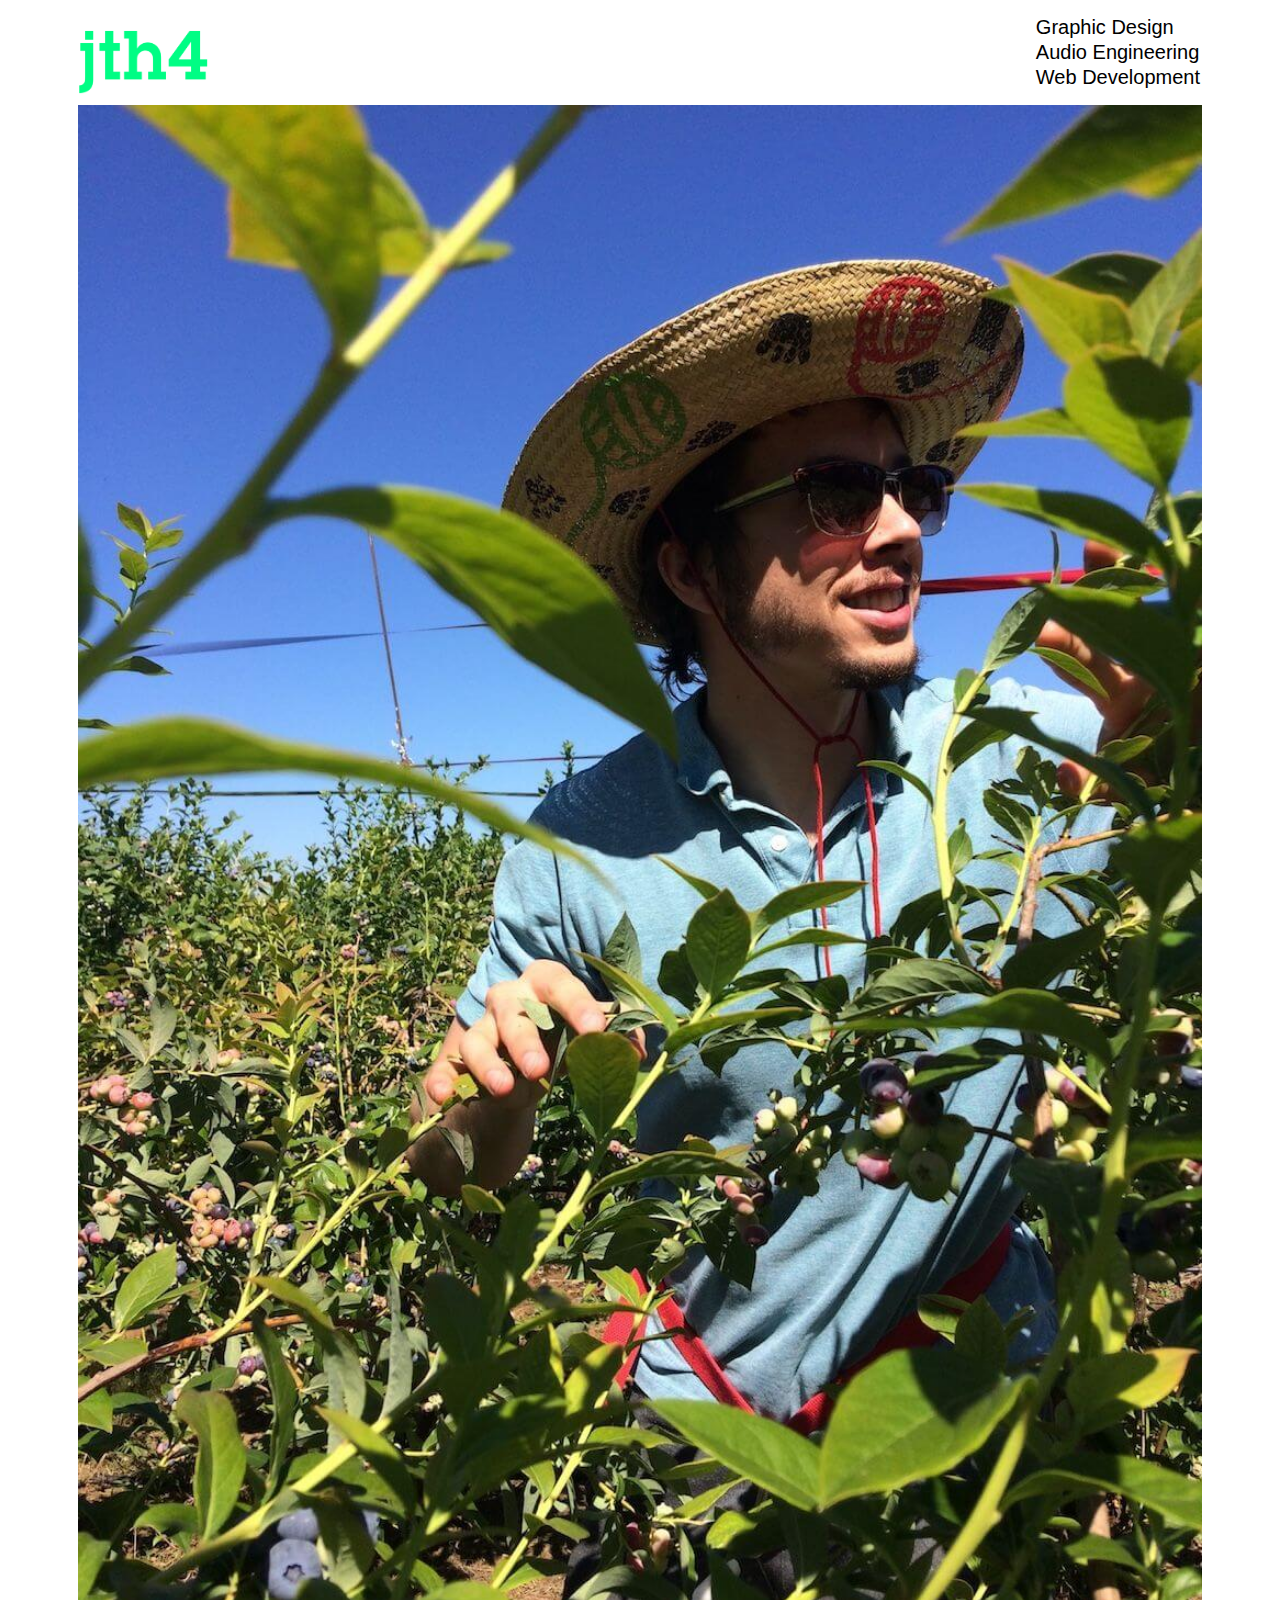
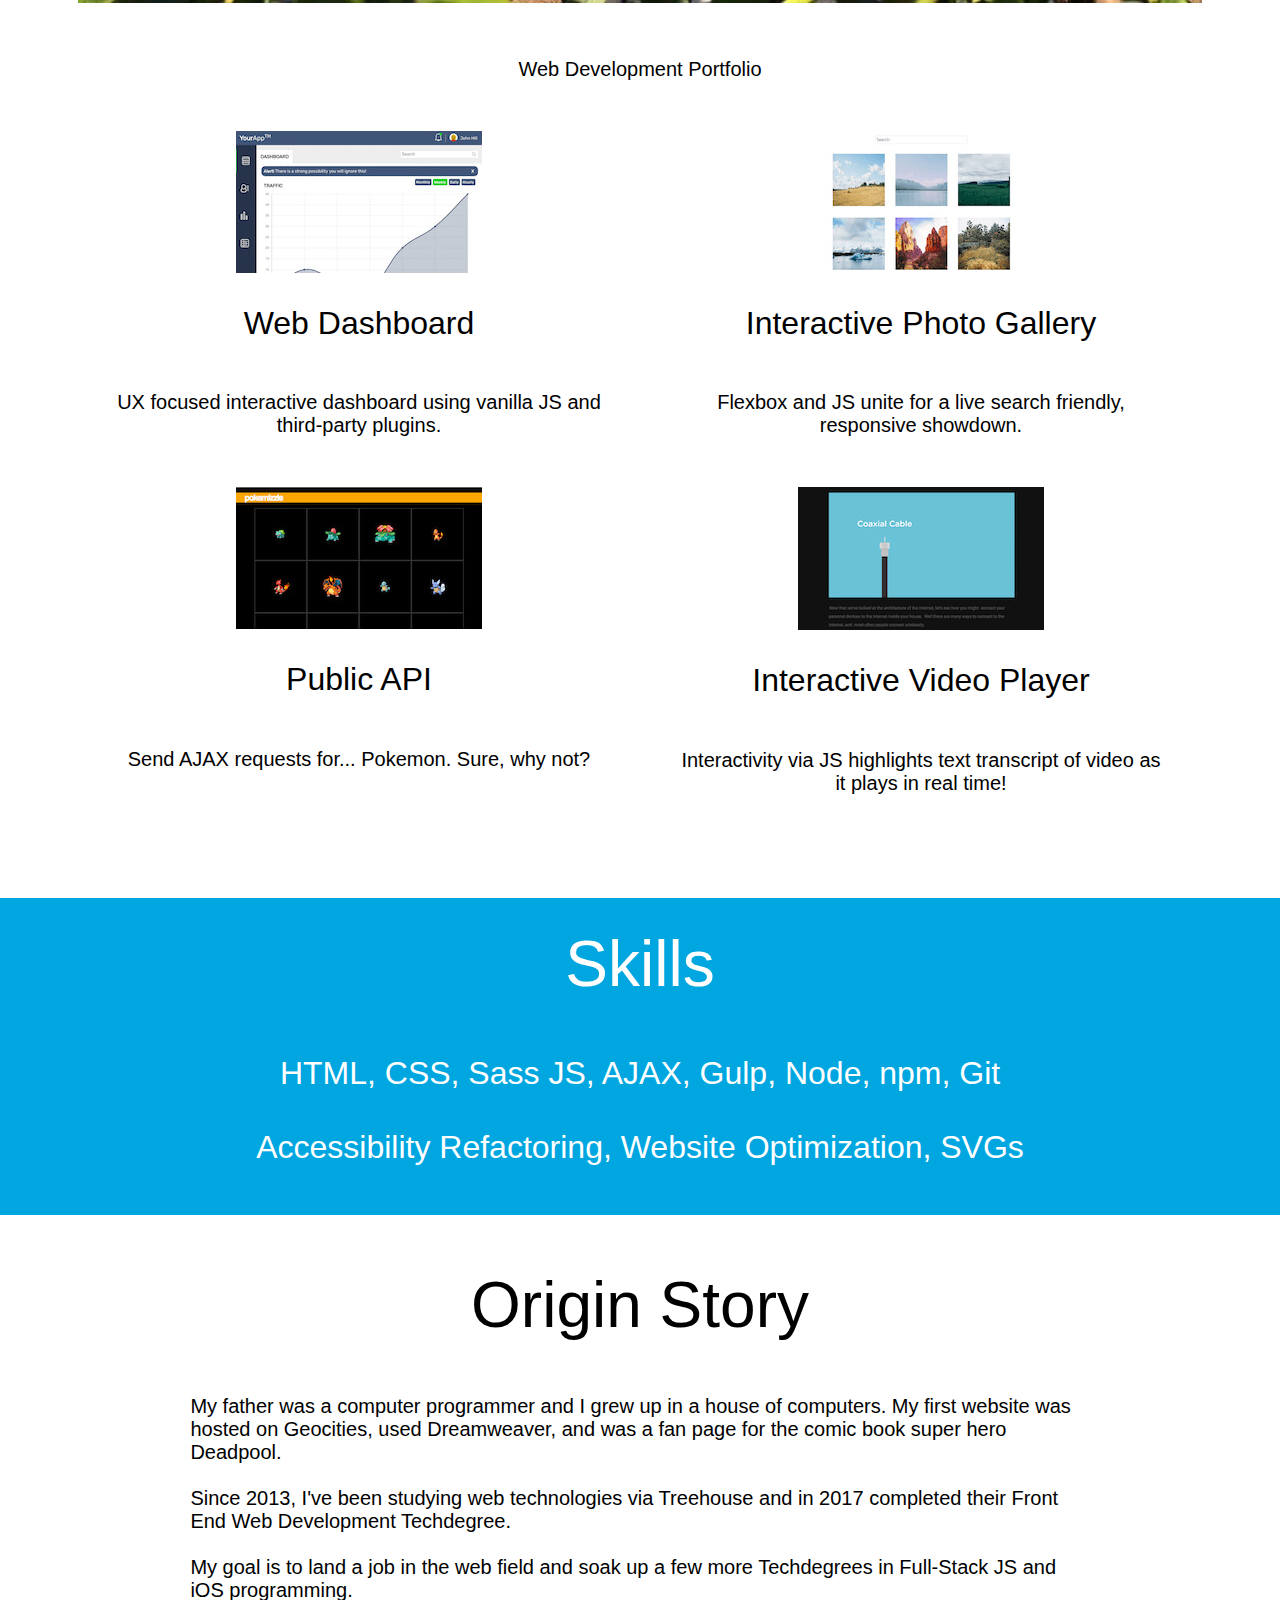
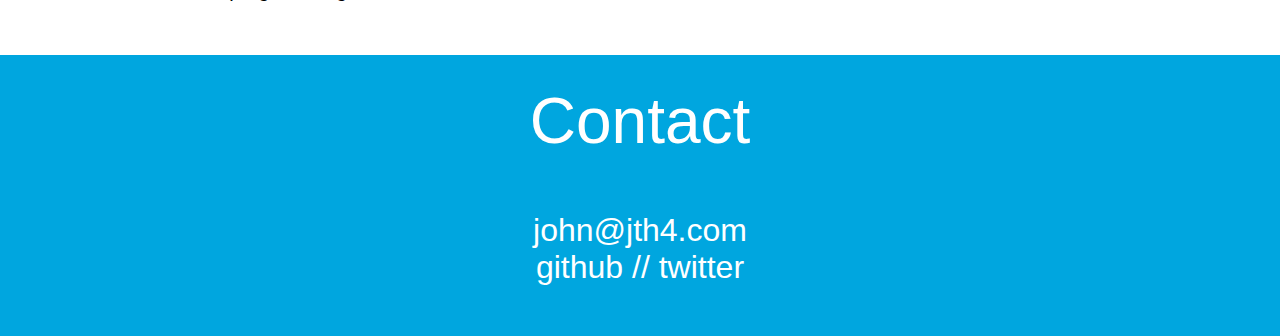
==== index.html @ 8e12f7cb "Init" ====
<!DOCTYPE html>
<html>
<head>
	<meta charset="utf-8">
	<title>jth4 // web development</title>
	<meta name="description" content="Interactive Photo Gallery">
	<meta name="viewport" content="width=device-width, initial-scale=1">
	
	
	<link rel="stylesheet" href="js/lightbox/css/lightbox.css" >
	<link rel='stylesheet' href='css/normalize.css'>
	<link rel="stylesheet" href="css/main.css">
	
</head>

<body>
	<div class="container">
			<div id="header">
				<?xml version="1.0" encoding="UTF-8" standalone="no"?><!DOCTYPE svg PUBLIC "-//W3C//DTD SVG 1.1//EN" "http://www.w3.org/Graphics/SVG/1.1/DTD/svg11.dtd"><svg width="100%" height="100%" viewBox="0 0 216 107" version="1.1" xmlns="http://www.w3.org/2000/svg" xmlns:xlink="http://www.w3.org/1999/xlink" xml:space="preserve" style="fill-rule:evenodd;clip-rule:evenodd;stroke-linejoin:round;stroke-miterlimit:1.41421;"><rect id="Artboard2" x="0.742" y="0.569" width="214.73" height="105.508" style="fill:none;"/><use id="jth4-logo-.--lucky-charms-LG" xlink:href="#_Image1" x="0" y="0" width="1258px" height="611px" transform="matrix(0.169005,0,0,0.169005,2.04725,1.59991)"/><defs><image id="_Image1" width="1258px" height="611px" xlink:href="[data-uri]"/></defs></svg>
				
			</div>
			
			<div id="nav">
				<ul>
					<li><a href="../graphicdesign">Graphic Design</a></li>
					<li><a href="../audioengineering">Audio Engineering</a></li>
					<li><a href="../webdev">Web Development</a></li>
				</ul>
			</div>
	
			<div id="coverpic">
				<img src="img/jth4-blueberry.jpg" alt="jth4">
			</div>
			
			<div id="portfolio">
				<p>Web Development Portfolio</p>
				
				<div class="portfolio-container">
				
					<div class="portfolio-item">
						<a href="img/dashboard.jpeg" data-lightbox="gallery" data-title="<br>View <a href='port/dashboard/index.html'>live demo</a> or view source @ <a href='https://github.com/jth4/p9.webAppDashboard'>GitHub</a>
						<br><br>
						This hand-crafted project required HTML, CSS, and JS to achieve a web app dashboard complete with notifications, alerts, and local storage.  The plugin Charts.js was implemented for the charts.
						"><div class="sprite sprite-dashboard-thumb"></div></a>
						<h3>Web Dashboard</h3>
						<p>UX focused interactive
						dashboard using vanilla
						JS and third-party plugins.</p>
					</div>
					
					<div class="portfolio-item">
						<a href="img/gallery.jpeg" data-lightbox="gallery" data-title="View <a href='port/gallery/index.html'>live demo</a> or view source @ <a href='https://github.com/jth4/p4.interactivePhotoGallery'>GitHub</a>
						<br><br>
						This interactive photo gallery features live search filtering, implementing Lightbox.js, and the use of flexbox to achieve a responsive and snappy UX.
						"><div class="sprite sprite-gallery-thumb"></div></a>
						<h3>Interactive Photo Gallery</h3>
						<p>Flexbox and JS unite
						for a live search friendly, 
						responsive showdown.</p>
					</div>
					
					<div class="portfolio-item">
						<a href="img/api.jpeg" data-lightbox="gallery" data-title="View <a href='port/api/index.html'>live demo</a> or view source @ <a href='https://github.com/jth4/p10.publicApiGallery'>GitHub</a>
						<br><br>
						This project required using a public API to send an AJAX request and parse JSON data.  
						"><div class="sprite sprite-api-thumb"></div></a>
						<h3>Public API</h3>
						<p>Send AJAX requests for...
						Pokemon.  Sure, why not?
						</p>
					</div>
					
					<div class="portfolio-item">
						<a href="img/video.jpeg" data-lightbox="gallery" data-title="View <a href='port/video/index.html'>live demo</a> or view source @ <a href='https://github.com/jth4/p7.interactiveVideoPlayer'>GitHub</a>
						<br><br>
						This video player requried implementing JS to automatically highlight the video caption in real time as the video plays.
						"><div class="sprite sprite-video-thumb"></div></a>
						<h3>Interactive Video Player</h3>
						<p>Interactivity via JS highlights
						text transcript of video as it
						plays in real time!</p>
					</div>
				</div>
				
			</div>
		</div>
			<div id="skills" class="bluebird">
				<h2>Skills</h2>
				<p>HTML, CSS, Sass 
				JS, AJAX, Gulp, 
				Node, npm, Git
				<br><br>
				Accessibility Refactoring,
				Website Optimization, 
				SVGs</p>
			</div>
		
		<div class="container">
			<div id="about">
				<h2>Origin Story</h2>
				<p>My father was a computer programmer
				and I grew up in a house of computers.
				My first website was hosted on Geocities,
				used Dreamweaver, and was a fan page
				for the comic book super hero Deadpool.
				<br><br>
				Since 2013, I've been studying web
				technologies via Treehouse and in 2017 completed
				their Front End Web 
				Development Techdegree.
				<br><br>
				My goal is to land a job in the web
				field and soak up a few more 
				Techdegrees in Full-Stack JS and iOS 
				programming.
				</p>
			</div>
		</div>
			
			<div id="contact" class="bluebird">
				<h2>Contact</h2>
				<a href="mailto:john@jth4.com?Subject=Service Request">john@jth4.com</a>
				<p><a href="https://www.github.com/jth4">github</a> // <a href="https://www.twitter.com/_jth4">twitter</a></p>
			</div>
	
	
	</div>
	
	<script src="https://code.jquery.com/jquery-3.2.1.js" integrity="sha256-DZAnKJ/6XZ9si04Hgrsxu/8s717jcIzLy3oi35EouyE=" crossorigin="anonymous"></script>
	<script src="js/lightbox/lightbox.js"></script>
</body>
</html>
---- css/main.css ----
/* Sprite */
.sprite {
    background-image: url("../img/portfolio-sprite.jpg");
    background-repeat: no-repeat;
    display: block;
}

.sprite-api-thumb {
    width: 246px;
    height: 142px;
    background-position: -5px -5px;
}

.sprite-dashboard-thumb {
    width: 246px;
    height: 142px;
    background-position: -5px -157px;
}

.sprite-gallery-thumb {
    width: 246px;
    height: 142px;
    background-position: -261px -5px;
}

.sprite-video-thumb {
    width: 246px;
    height: 143px;
    background-position: -261px -157px;
}


/* Global */
* {
	box-sizing: border-box;
	font-family: Helvetica, sans-serif;
	-webkit-font-smoothing: antialiased;
	text-align: center;
}

body {
	margin: 0;
}

a {
	text-decoration: none;
	color: initial;	
}

ul {
	list-style: none;
	padding: 0;
}

h2 {
	font-size: 4rem;
	font-weight: initial;
}

.container {
	width: 95%;
	margin: 0px auto;
}

.bluebird {
	background-color: #00A6DF;
	color: white;
	font-size: 2rem;
	padding-bottom: 50px;
}

.bluebird h2 {
	padding-top: 30px;
}

.bluebird p,
#about p {
	max-width: 80%;
	margin: 0 auto;
}

/* Header */
#header svg {
	width: 130px;
	margin-top: 30px;
}

#header p {
	font-size: 2rem;
}


/* Coverpic */
#coverpic {
	display: none;
}

/* Nav */
#nav {
	border-top: 4px solid #00A6DF;
	border-bottom: 4px solid #00A6DF;
	margin-top: 30px;
}

#nav a {
	font-size: 1.5rem;
	display: block;
}

#nav li {
	margin: 10px;

}

#nav a:active,
#nav li:hover,
#nav a:hover{
	background: #00A6DF;
	color: white;
}

/* Portfolio */
#portfolio p:first-of-type {
	margin: 50px 0;
	font-size: 1.25rem;
}

.portfolio-container {
	display: block;
}

.portfolio-item div:first-of-type{
	margin: 0 auto;
}

.portfolio-item h3 {
	font-size: 2rem;
	font-weight: initial;
}

.portfolio-item div{
	transition: all .25s ease-in-out;
}
.portfolio-item div:hover{
	transform: scale(1.1);
	box-shadow: 0px 3px 5px #444;
	
}

/* Skills */

/* About */
#about p {
	text-align: left;
	font-size: 1.25rem;
}

/* Contact */
#contact a{
	color: white;
}

#contact a:hover{
	text-decoration: underline;
}

/* Media Q */

@media (min-width: 768px) {
	
	.container {
		max-width: 1124px;
	}
	
	#header {
		float: left;
	}
	
	#header p{
		display: none;
	}
	
	#nav {
		border: none;
		float: right;
		margin-top: initial;
	}
	
	#nav li{
		margin: 2px; 
	}
	
	#nav a{
		text-align: left;
		font-size: 1.25em;
	}

	#coverpic {
		display: initial;
	}
	
	#coverpic img {
		width: 100%;
	}
	
	.portfolio-container {
		display: flex;
		flex-wrap: wrap;
	}
	
	.portfolio-item {
		max-width: 44%;
		display: inline;
		margin: 0 3%;
		flex-grow: 1;

		}
}
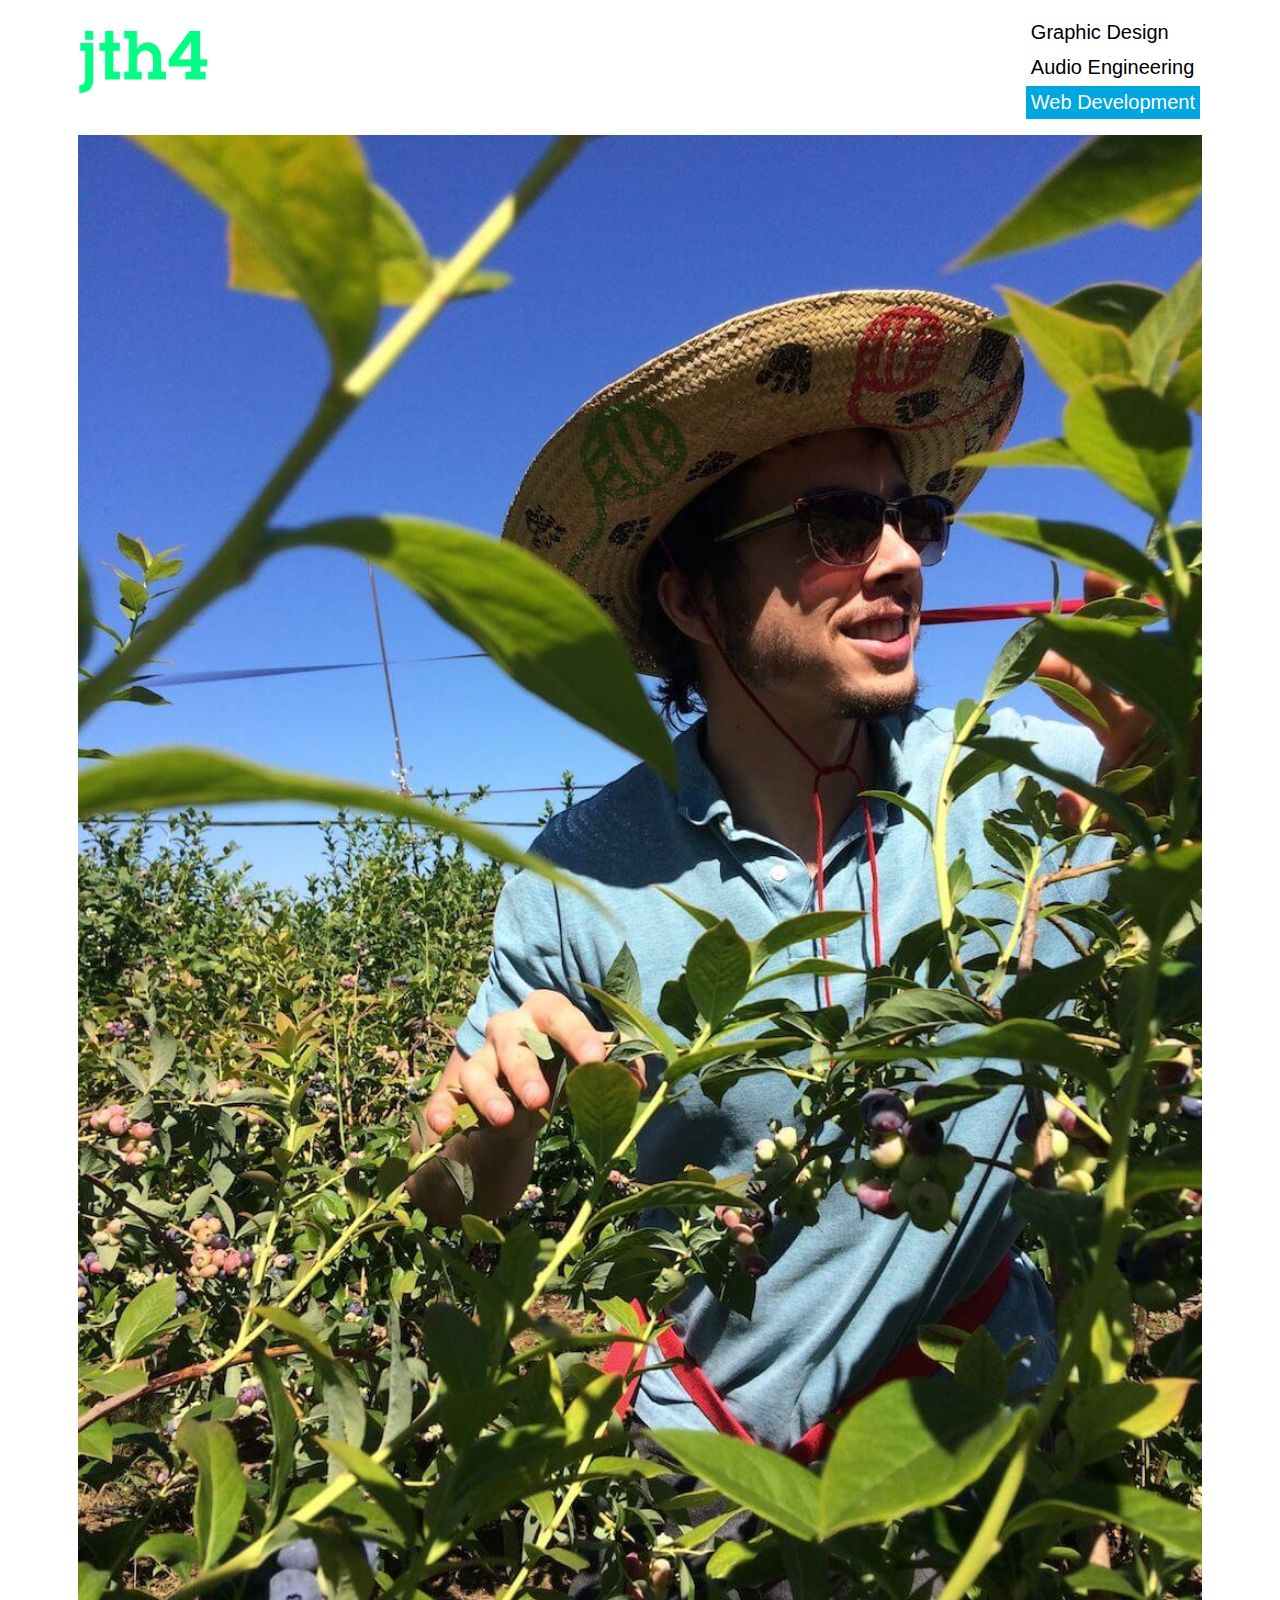
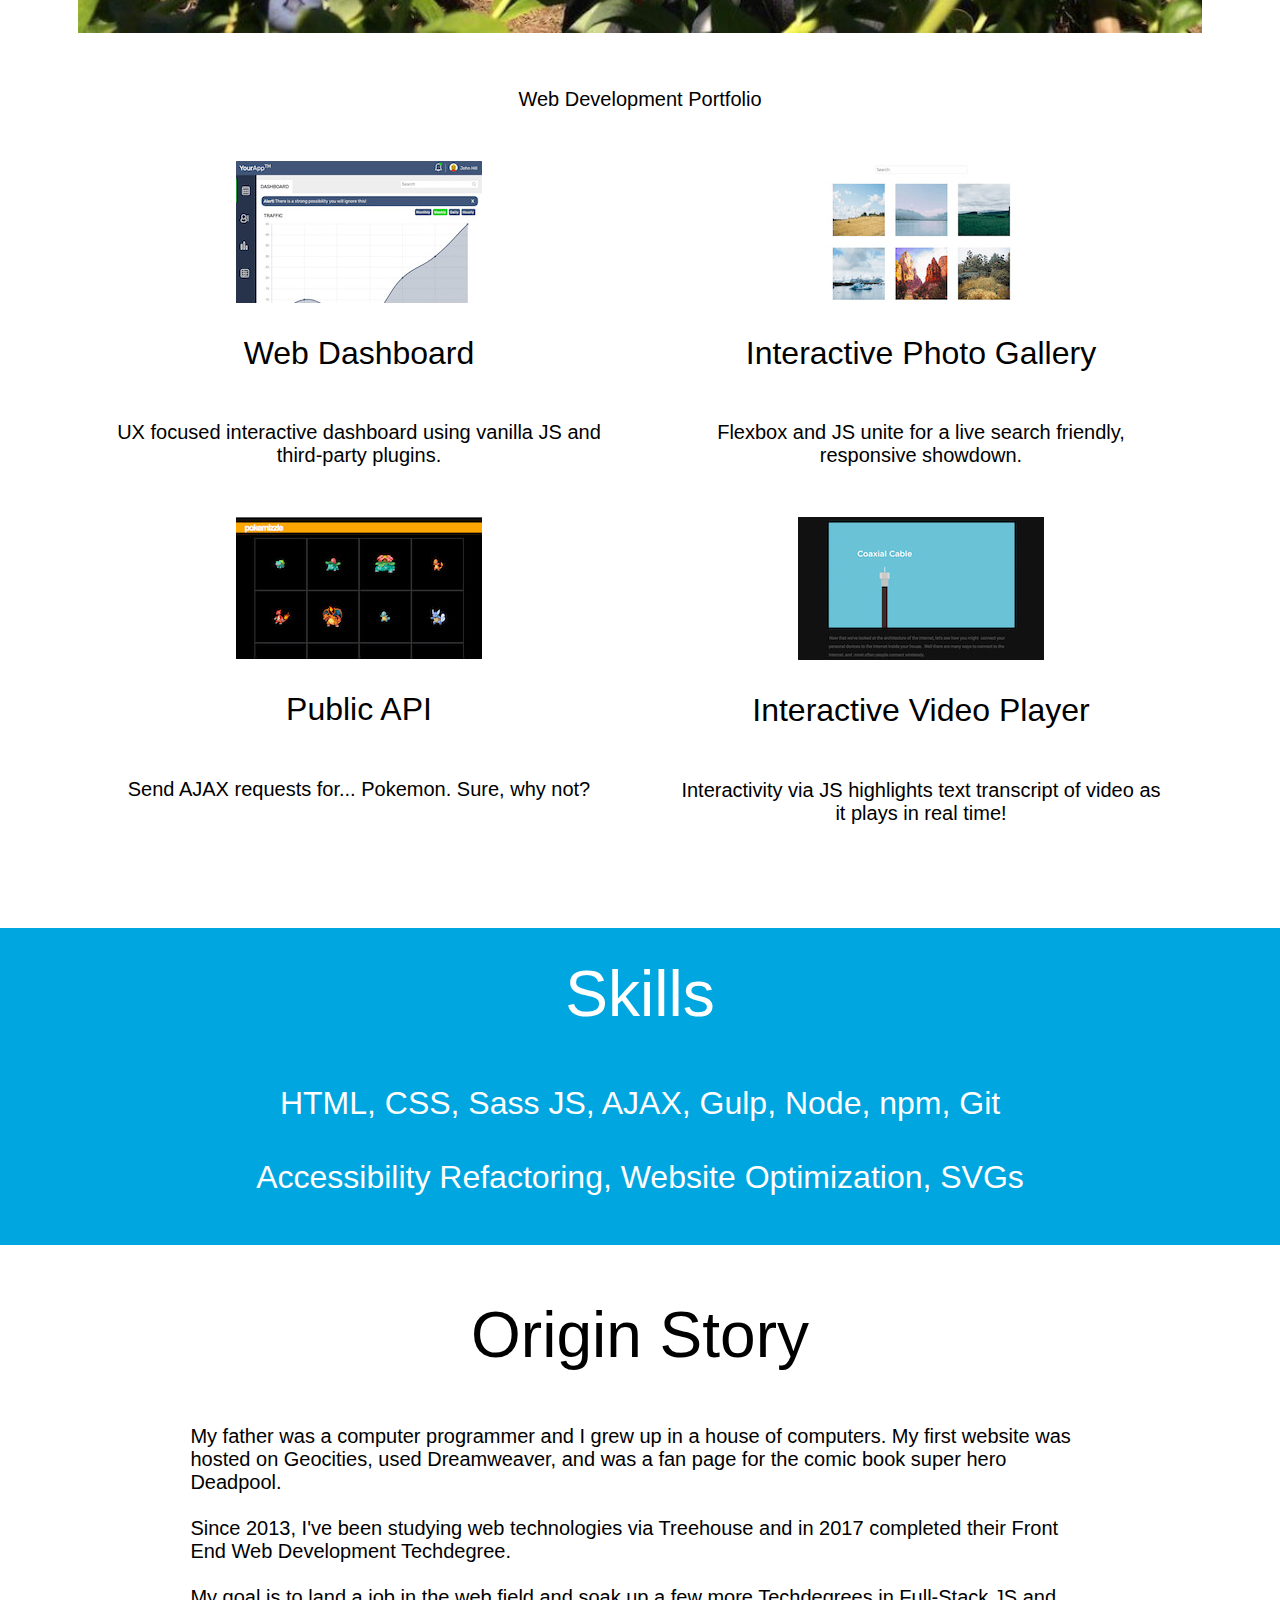
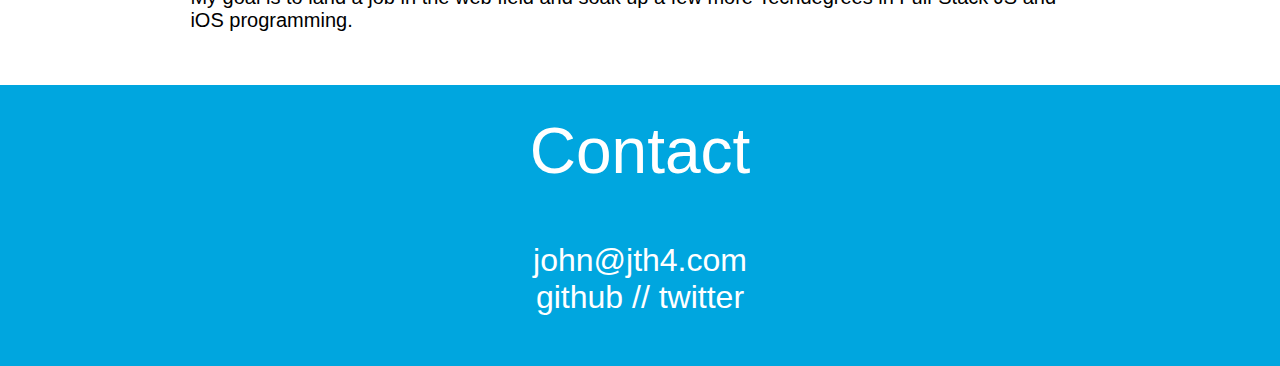
==== commit 51fcbc93: "API Fix" ====
--- a/index.html
+++ b/index.html
@@ -22,9 +22,9 @@
 			
 			<div id="nav">
 				<ul>
-					<li><a href="../graphicdesign">Graphic Design</a></li>
-					<li><a href="../audioengineering">Audio Engineering</a></li>
-					<li><a href="../webdev">Web Development</a></li>
+					<li><a href="https://design.jth4.com">Graphic Design</a></li>
+					<li><a href="https://audio.jth4.com">Audio Engineering</a></li>
+					<li><a href="https://dev.jth4.com" class="pageimon">Web Development</a></li>
 				</ul>
 			</div>
 	
--- a/css/main.css
+++ b/css/main.css
@@ -105,6 +105,7 @@
 #nav a {
 	font-size: 1.5rem;
 	display: block;
+	padding: 5px;;
 }
 
 #nav li {
@@ -112,12 +113,12 @@
 
 }
 
-#nav a:active,
-#nav li:hover,
+.pageimon,
 #nav a:hover{
 	background: #00A6DF;
 	color: white;
 }
+
 
 /* Portfolio */
 #portfolio p:first-of-type {
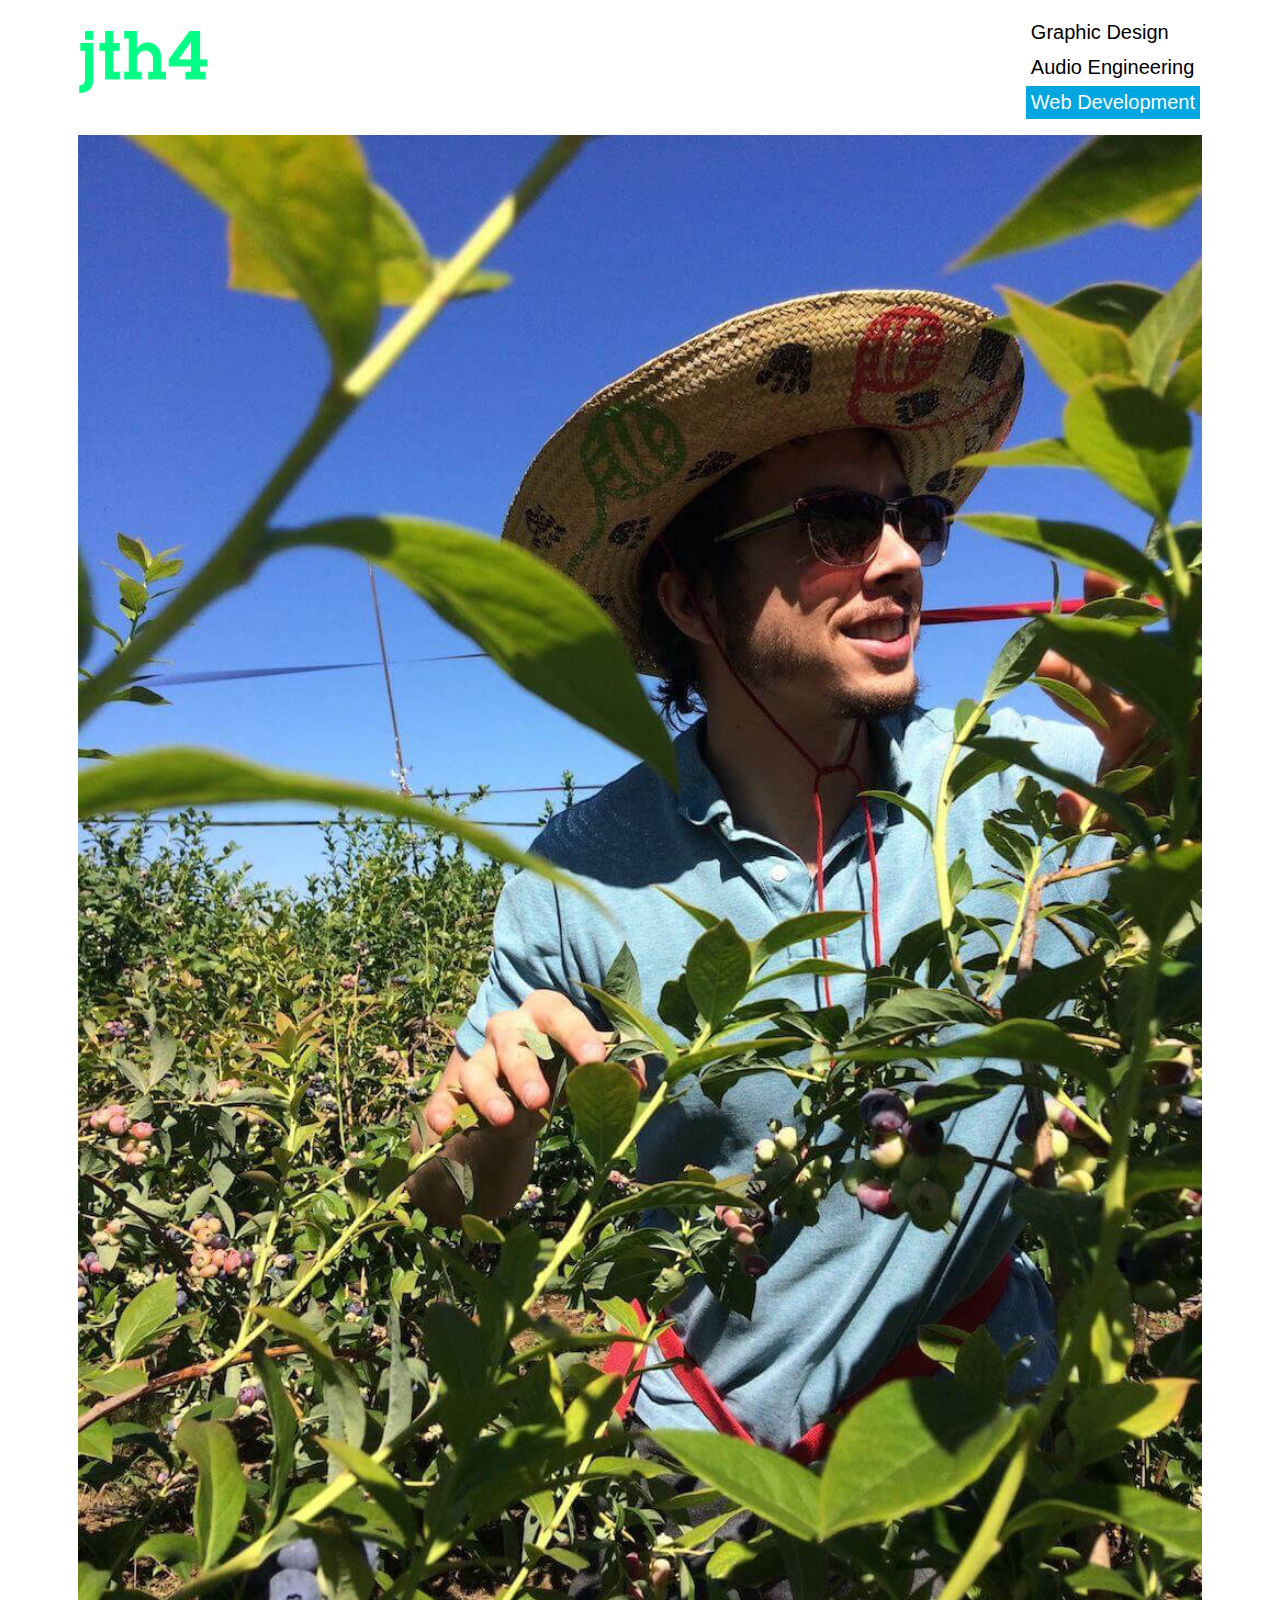
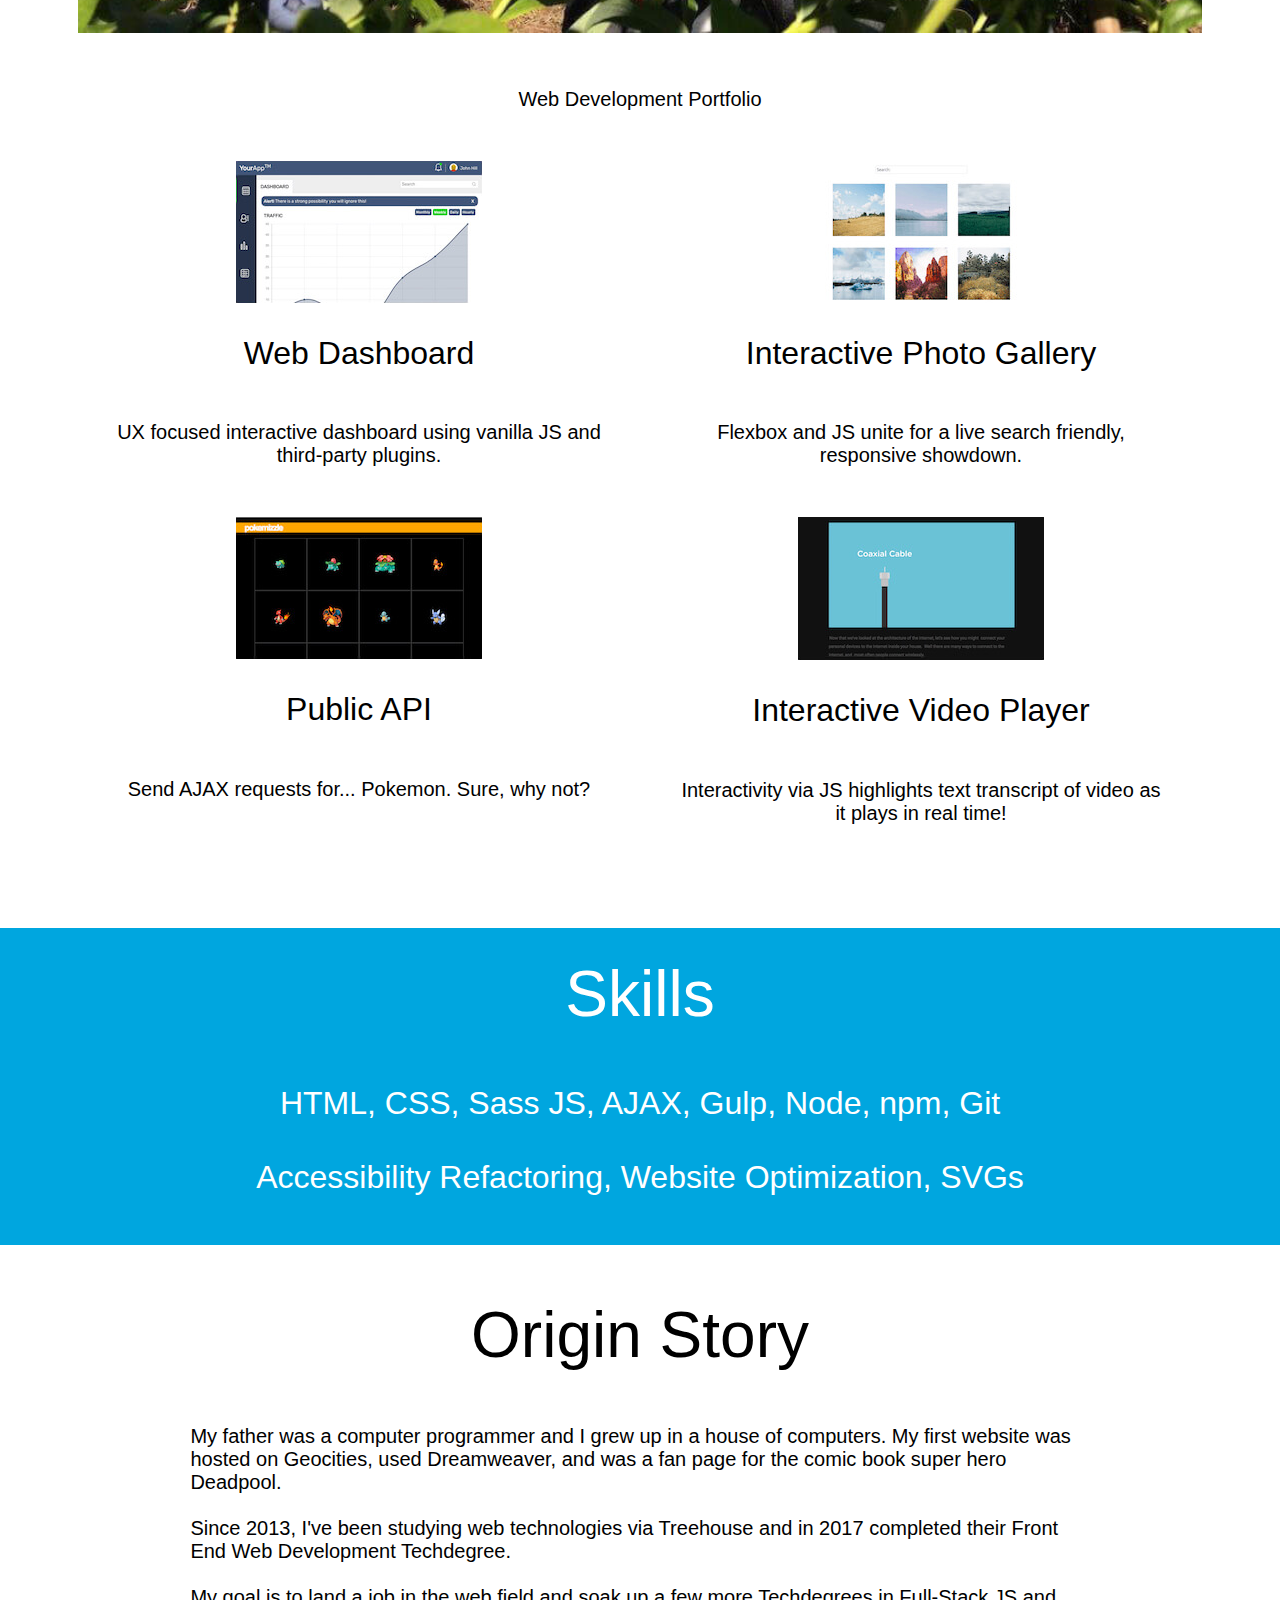
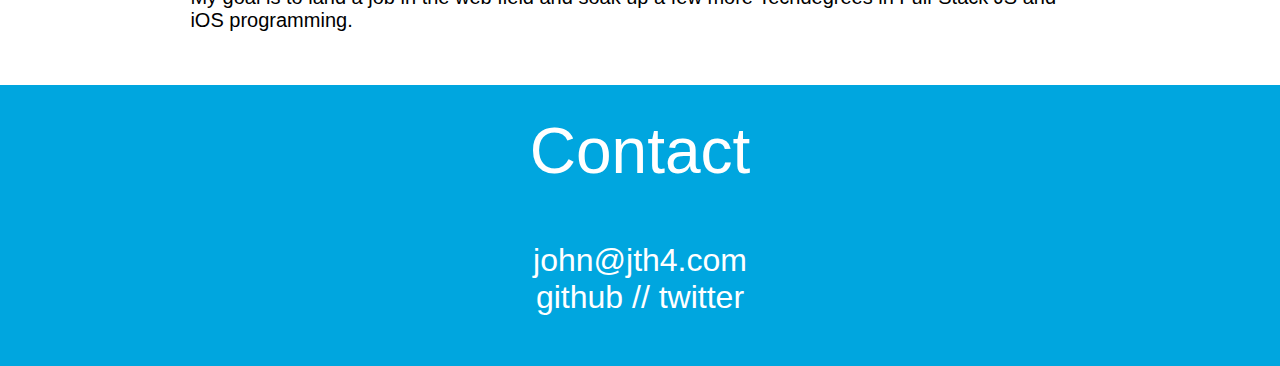
==== commit cfb6b4ad: "Optimized!" ====
--- a/index.html
+++ b/index.html
@@ -3,14 +3,9 @@
 <head>
 	<meta charset="utf-8">
 	<title>jth4 // web development</title>
-	<meta name="description" content="Interactive Photo Gallery">
+	<meta name="description" content="jth4 // web development">
 	<meta name="viewport" content="width=device-width, initial-scale=1">
-	
-	
-	<link rel="stylesheet" href="js/lightbox/css/lightbox.css" >
-	<link rel='stylesheet' href='css/normalize.css'>
-	<link rel="stylesheet" href="css/main.css">
-	
+	<link rel="stylesheet" href="css/main.min.css">
 </head>
 
 <body>
@@ -29,7 +24,7 @@
 			</div>
 	
 			<div id="coverpic">
-				<img src="img/jth4-blueberry.jpg" alt="jth4">
+				<img src="img/jth4-blueberry85.jpg" alt="jth4">
 			</div>
 			
 			<div id="portfolio">
@@ -126,7 +121,10 @@
 	
 	</div>
 	
-	<script src="https://code.jquery.com/jquery-3.2.1.js" integrity="sha256-DZAnKJ/6XZ9si04Hgrsxu/8s717jcIzLy3oi35EouyE=" crossorigin="anonymous"></script>
+	<script
+	  src="https://code.jquery.com/jquery-3.2.1.min.js"
+	  integrity="sha256-hwg4gsxgFZhOsEEamdOYGBf13FyQuiTwlAQgxVSNgt4="
+	  crossorigin="anonymous"></script>
 	<script src="js/lightbox/lightbox.js"></script>
 </body>
 </html>--- a/css/main.min.css
+++ b/css/main.min.css
@@ -0,0 +1 @@
+/*! normalize.css v7.0.0 | MIT License | github.com/necolas/normalize.css */html{line-height:1.15;-ms-text-size-adjust:100%;-webkit-text-size-adjust:100%}body{margin:0}article,aside,footer,header,nav,section{display:block}h1{font-size:2em;margin:.67em 0}figcaption,figure,main{display:block}figure{margin:1em 40px}hr{box-sizing:content-box;height:0;overflow:visible}pre{font-family:monospace,monospace;font-size:1em}a{background-color:transparent;-webkit-text-decoration-skip:objects}abbr[title]{border-bottom:0;text-decoration:underline;text-decoration:underline dotted}b,strong{font-weight:inherit}b,strong{font-weight:bolder}code,kbd,samp{font-family:monospace,monospace;font-size:1em}dfn{font-style:italic}mark{background-color:#ff0;color:#000}small{font-size:80%}sub,sup{font-size:75%;line-height:0;position:relative;vertical-align:baseline}sub{bottom:-0.25em}sup{top:-0.5em}audio,video{display:inline-block}audio:not([controls]){display:none;height:0}img{border-style:none}svg:not(:root){overflow:hidden}button,input,optgroup,select,textarea{font-family:sans-serif;font-size:100%;line-height:1.15;margin:0}button,input{overflow:visible}button,select{text-transform:none}button,html [type="button"],[type="reset"],[type="submit"]{-webkit-appearance:button}button::-moz-focus-inner,[type="button"]::-moz-focus-inner,[type="reset"]::-moz-focus-inner,[type="submit"]::-moz-focus-inner{border-style:none;padding:0}button:-moz-focusring,[type="button"]:-moz-focusring,[type="reset"]:-moz-focusring,[type="submit"]:-moz-focusring{outline:1px dotted ButtonText}fieldset{padding:.35em .75em .625em}legend{box-sizing:border-box;color:inherit;display:table;max-width:100%;padding:0;white-space:normal}progress{display:inline-block;vertical-align:baseline}textarea{overflow:auto}[type="checkbox"],[type="radio"]{box-sizing:border-box;padding:0}[type="number"]::-webkit-inner-spin-button,[type="number"]::-webkit-outer-spin-button{height:auto}[type="search"]{-webkit-appearance:textfield;outline-offset:-2px}[type="search"]::-webkit-search-cancel-button,[type="search"]::-webkit-search-decoration{-webkit-appearance:none}::-webkit-file-upload-button{-webkit-appearance:button;font:inherit}details,menu{display:block}summary{display:list-item}canvas{display:inline-block}template{display:none}[hidden]{display:none}body:after{content:url(../images/close.png) url(../images/loading.gif) url(../images/prev.png) url(../images/next.png);display:none}body.lb-disable-scrolling{overflow:hidden}.lightboxOverlay{position:absolute;top:0;left:0;z-index:9999;background-color:black;filter:alpha(opacity=80);opacity:.8;display:none}.lightbox{position:absolute;left:0;width:100%;z-index:10000;text-align:center;line-height:0;font-weight:normal}.lightbox .lb-image{display:block;height:auto;max-width:inherit;max-height:none;border-radius:3px;border:4px solid white}.lightbox a img{border:0}.lb-outerContainer{position:relative;*zoom:1;width:250px;height:250px;margin:0 auto;border-radius:4px;background-color:white}.lb-outerContainer:after{content:"";display:table;clear:both}.lb-loader{position:absolute;top:43%;left:0;height:25%;width:100%;text-align:center;line-height:0}.lb-cancel{display:block;width:32px;height:32px;margin:0 auto;background:url(../images/loading.gif) no-repeat}.lb-nav{position:absolute;top:0;left:0;height:100%;width:100%;z-index:10}.lb-container>.nav{left:0}.lb-nav a{outline:0;background-image:url('[data-uri]')}.lb-prev,.lb-next{height:100%;cursor:pointer;display:block}.lb-nav a.lb-prev{width:34%;left:0;float:left;background:url(../images/prev.png) left 48% no-repeat;filter:alpha(opacity=0);opacity:0;-webkit-transition:opacity .6s;-moz-transition:opacity .6s;-o-transition:opacity .6s;transition:opacity .6s}.lb-nav a.lb-prev:hover{filter:alpha(opacity=100);opacity:1}.lb-nav a.lb-next{width:64%;right:0;float:right;background:url(../images/next.png) right 48% no-repeat;filter:alpha(opacity=0);opacity:0;-webkit-transition:opacity .6s;-moz-transition:opacity .6s;-o-transition:opacity .6s;transition:opacity .6s}.lb-nav a.lb-next:hover{filter:alpha(opacity=100);opacity:1}.lb-dataContainer{margin:0 auto;padding-top:5px;*zoom:1;width:100%;-moz-border-radius-bottomleft:4px;-webkit-border-bottom-left-radius:4px;border-bottom-left-radius:4px;-moz-border-radius-bottomright:4px;-webkit-border-bottom-right-radius:4px;border-bottom-right-radius:4px}.lb-dataContainer:after{content:"";display:table;clear:both}.lb-data{padding:0 4px;color:#ccc}.lb-data .lb-details{width:85%;float:left;text-align:left;line-height:1.1em}.lb-data .lb-caption{font-size:13px;font-weight:bold;line-height:1em}.lb-data .lb-caption a{color:#4ae}.lb-data .lb-number{display:block;clear:left;padding-bottom:1em;font-size:12px;color:#999}.lb-data .lb-close{display:block;float:right;width:30px;height:30px;background:url(../images/close.png) top right no-repeat;text-align:right;outline:0;filter:alpha(opacity=70);opacity:.7;-webkit-transition:opacity .2s;-moz-transition:opacity .2s;-o-transition:opacity .2s;transition:opacity .2s}.lb-data .lb-close:hover{cursor:pointer;filter:alpha(opacity=100);opacity:1}.sprite{background-image:url("../img/portfolio-sprite.jpg");background-repeat:no-repeat;display:block}.sprite-api-thumb{width:246px;height:142px;background-position:-5px -5px}.sprite-dashboard-thumb{width:246px;height:142px;background-position:-5px -157px}.sprite-gallery-thumb{width:246px;height:142px;background-position:-261px -5px}.sprite-video-thumb{width:246px;height:143px;background-position:-261px -157px}*{box-sizing:border-box;font-family:Helvetica,sans-serif;-webkit-font-smoothing:antialiased;text-align:center}body{margin:0}a{text-decoration:none;color:initial}ul{list-style:none;padding:0}h2{font-size:4rem;font-weight:initial}.container{width:95%;margin:0 auto}.bluebird{background-color:#00a6df;color:white;font-size:2rem;padding-bottom:50px}.bluebird h2{padding-top:30px}.bluebird p,#about p{max-width:80%;margin:0 auto}#header svg{width:130px;margin-top:30px}#header p{font-size:2rem}#coverpic{display:none}#nav{border-top:4px solid #00a6df;border-bottom:4px solid #00a6df;margin-top:30px}#nav a{font-size:1.5rem;display:block;padding:5px}#nav li{margin:10px}.pageimon,#nav a:hover{background:#00a6df;color:white}#portfolio p:first-of-type{margin:50px 0;font-size:1.25rem}.portfolio-container{display:block}.portfolio-item div:first-of-type{margin:0 auto}.portfolio-item h3{font-size:2rem;font-weight:initial}.portfolio-item div{transition:all .25s ease-in-out}.portfolio-item div:hover{transform:scale(1.1);box-shadow:0 3px 5px #444}#about p{text-align:left;font-size:1.25rem}#contact a{color:white}#contact a:hover{text-decoration:underline}@media(min-width:768px){.container{max-width:1124px}#header{float:left}#header p{display:none}#nav{border:0;float:right;margin-top:initial}#nav li{margin:2px}#nav a{text-align:left;font-size:1.25em}#coverpic{display:initial}#coverpic img{width:100%}.portfolio-container{display:flex;flex-wrap:wrap}.portfolio-item{max-width:44%;display:inline;margin:0 3%;flex-grow:1}}